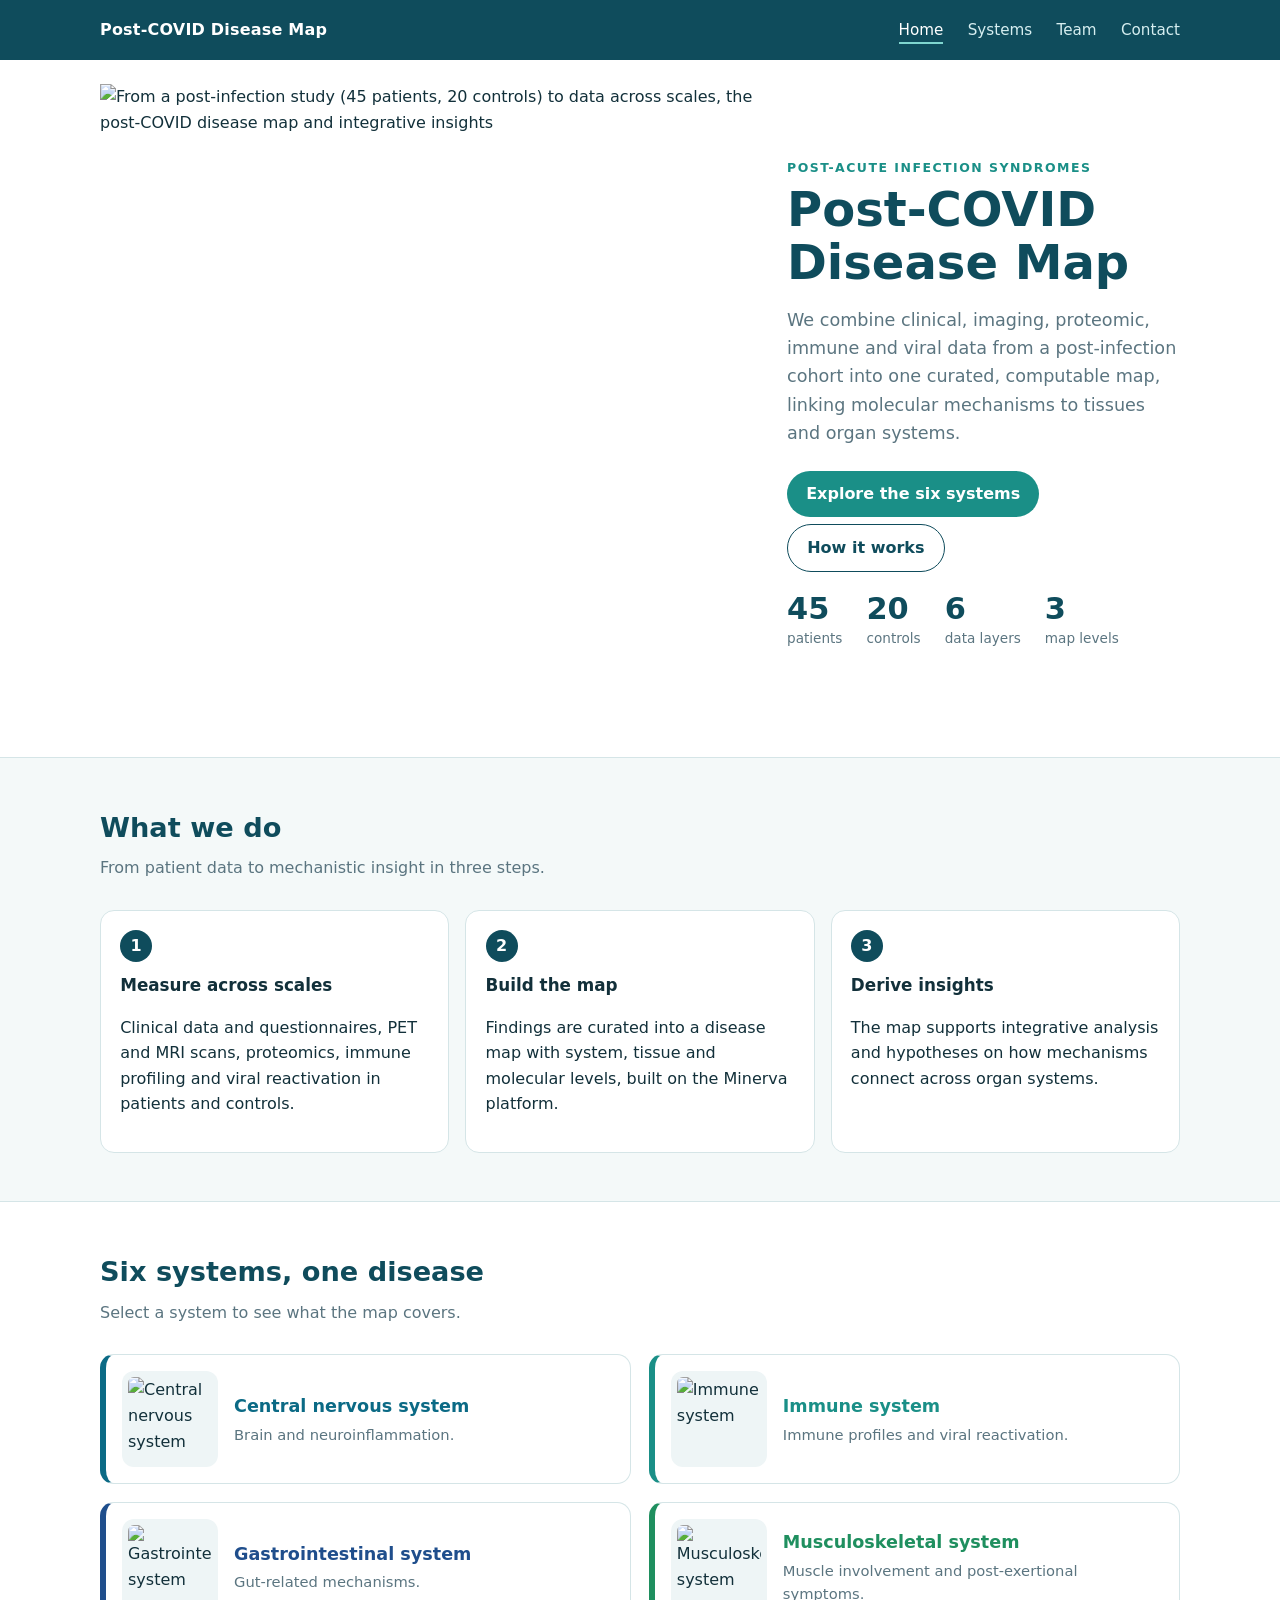
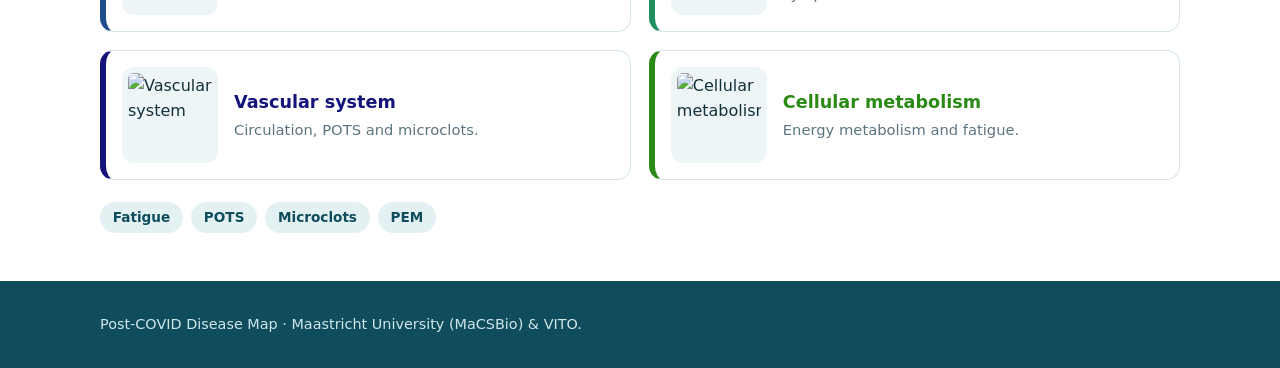
==== index.html @ bccb06b2 "test" ====
<!DOCTYPE html>
<html lang="en">
<head>
<meta charset="utf-8">
<meta name="viewport" content="width=device-width, initial-scale=1">
<title>Home — Post-COVID Disease Map</title>
<meta name="description" content="A multi-scale, curated disease map of post-COVID / post-acute infection syndromes.">
<link rel="stylesheet" href="style.css">
</head>
<body>
<header class="site-header"><div class="wrap">
  <a class="brand" href="index.html">Post-COVID Disease Map</a>
  <nav>
    <a href="index.html" class="active">Home</a>
    <a href="systems.html">Systems</a>
    <a href="team.html">Team</a>
    <a href="contact.html">Contact</a>
  </nav>
</div></header>
<main>
<div class="hero"><div class="wrap hero-grid">
  <figure class="hero-fig">
    <img src="assets/images/central.jpg" width="3000" height="2934" alt="From a post-infection study (45 patients, 20 controls) to data across scales, the post-COVID disease map and integrative insights" fetchpriority="high">
  </figure>
  <div>
    <div class="eyebrow">Post-acute infection syndromes</div>
    <h1>Post-COVID Disease Map</h1>
    <p class="lead">We combine clinical, imaging, proteomic, immune and viral data from a post-infection cohort into one curated, computable map, linking molecular mechanisms to tissues and organ systems.</p>
    <a class="btn" href="#systems">Explore the six systems</a>
    <a class="btn ghost" href="#approach">How it works</a>
    <div class="stats">
      <div class="stat"><b>45</b><span>patients</span></div>
      <div class="stat"><b>20</b><span>controls</span></div>
      <div class="stat"><b>6</b><span>data layers</span></div>
      <div class="stat"><b>3</b><span>map levels</span></div>
    </div>
  </div>
</div></div>

<section id="approach"><div class="wrap">
  <h2>What we do</h2>
  <p class="sub">From patient data to mechanistic insight in three steps.</p>
  <div class="steps">
    <div class="step"><div class="n">1</div><h3>Measure across scales</h3><p>Clinical data and questionnaires, PET and MRI scans, proteomics, immune profiling and viral reactivation in patients and controls.</p></div>
    <div class="step"><div class="n">2</div><h3>Build the map</h3><p>Findings are curated into a disease map with system, tissue and molecular levels, built on the Minerva platform.</p></div>
    <div class="step"><div class="n">3</div><h3>Derive insights</h3><p>The map supports integrative analysis and hypotheses on how mechanisms connect across organ systems.</p></div>
  </div>
</div></section>

<section id="systems" style="background:#fff;border-top:1px solid var(--line)"><div class="wrap">
  <h2>Six systems, one disease</h2>
  <p class="sub">Select a system to see what the map covers.</p>
  <div class="systems">
    <a class="sys cns" href="systems.html#cns"><img src="assets/images/png1.png" alt="Central nervous system"><div><h3>Central nervous system</h3><p>Brain and neuroinflammation.</p></div></a>
    <a class="sys immune" href="systems.html#immune"><img src="assets/images/png2.png" alt="Immune system"><div><h3>Immune system</h3><p>Immune profiles and viral reactivation.</p></div></a>
    <a class="sys gi" href="systems.html#gi"><img src="assets/images/png3.png" alt="Gastrointestinal system"><div><h3>Gastrointestinal system</h3><p>Gut-related mechanisms.</p></div></a>
    <a class="sys msk" href="systems.html#msk"><img src="assets/images/png4.png" alt="Musculoskeletal system"><div><h3>Musculoskeletal system</h3><p>Muscle involvement and post-exertional symptoms.</p></div></a>
    <a class="sys vasc" href="systems.html#vasc"><img src="assets/images/png5.png" alt="Vascular system"><div><h3>Vascular system</h3><p>Circulation, POTS and microclots.</p></div></a>
    <a class="sys cell" href="systems.html#cell"><img src="assets/images/png6.png" alt="Cellular metabolism"><div><h3>Cellular metabolism</h3><p>Energy metabolism and fatigue.</p></div></a>
  </div>
  <div class="chips"><span class="chip">Fatigue</span><span class="chip">POTS</span><span class="chip">Microclots</span><span class="chip">PEM</span></div>
</div></section>
</main>
<footer><div class="wrap">
  Post-COVID Disease Map · Maastricht University (MaCSBio) &amp; VITO.
  <!-- TODO: funding / logos -->
</div></footer>
</body></html>
---- style.css ----
:root{
  --ink:#12303a; --muted:#5b7580; --bg:#f4f9f9; --card:#ffffff; --line:#d5e5e7;
  --brand:#0f4c5c; --accent:#1a8f87; --accent-2:#1f4e8c;
  --cns:#0b6a85; --immune:#1a8f87; --gi:#1f4e8c; --msk:#1f8f5f; --vasc:#14147a; --cell:#2a8a14;
  --radius:14px; --max:1120px;
}
*{box-sizing:border-box}
html{scroll-behavior:smooth}
body{margin:0;font-family:system-ui,-apple-system,"Segoe UI",Roboto,sans-serif;color:var(--ink);background:var(--bg);line-height:1.6}
a{color:var(--accent-2)}
.wrap{max-width:var(--max);margin:0 auto;padding:0 1.25rem}

/* header */
.site-header{background:var(--brand);color:#fff;position:sticky;top:0;z-index:10}
.site-header .wrap{display:flex;align-items:center;justify-content:space-between;gap:1rem;min-height:60px;flex-wrap:wrap}
.brand{color:#fff;text-decoration:none;font-weight:700;letter-spacing:.2px}
nav a{color:#d6eef0;text-decoration:none;margin-left:1.2rem;font-size:.95rem;padding:.2rem 0;border-bottom:2px solid transparent}
nav a:hover,nav a.active{color:#fff;border-bottom-color:#7fd6cf}

/* hero: the main figure, shown immediately */
.hero{background:#fff;border-bottom:1px solid var(--line);padding:1.5rem 0 2rem}
.hero-grid{display:grid;grid-template-columns:minmax(0,1.25fr) minmax(0,.75fr);gap:2rem;align-items:center}
.hero-fig{margin:0}
.hero-fig img{display:block;width:100%;height:auto;max-height:calc(100vh - 110px);object-fit:contain}
.eyebrow{text-transform:uppercase;font-size:.78rem;letter-spacing:.12em;color:var(--accent);font-weight:700}
.hero h1{font-size:clamp(2rem,4vw,3rem);line-height:1.1;margin:.3rem 0 .8rem;color:var(--brand)}
.lead{font-size:1.1rem;color:var(--muted)}
.btn{display:inline-block;background:var(--accent);color:#fff;text-decoration:none;padding:.65rem 1.2rem;border-radius:999px;font-weight:600;margin:.4rem .5rem 0 0}
.btn.ghost{background:transparent;color:var(--brand);border:1.5px solid var(--brand)}
.btn:hover{filter:brightness(1.08)}
.stats{display:flex;gap:1.5rem;margin-top:1.4rem;flex-wrap:wrap}
.stat b{display:block;font-size:1.9rem;color:var(--brand);line-height:1}
.stat span{font-size:.85rem;color:var(--muted)}

/* sections */
section{padding:3rem 0}
section h2{font-size:1.7rem;color:var(--brand);margin:0 0 .4rem}
.sub{color:var(--muted);max-width:60ch;margin:0 0 1.8rem}

/* steps */
.steps{display:grid;grid-template-columns:repeat(3,1fr);gap:1rem}
.step{background:var(--card);border:1px solid var(--line);border-radius:var(--radius);padding:1.2rem}
.step .n{display:inline-grid;place-items:center;width:2rem;height:2rem;border-radius:50%;background:var(--brand);color:#fff;font-weight:700;margin-bottom:.5rem}
.step h3{margin:.1rem 0 .3rem;font-size:1.05rem}

/* systems: horizontal cards, image on the left, colour rail */
.systems{display:grid;grid-template-columns:repeat(2,1fr);gap:1.1rem}
.sys{display:flex;gap:1rem;align-items:center;background:var(--card);border:1px solid var(--line);border-left:6px solid var(--c);border-radius:var(--radius);padding:1rem;text-decoration:none;color:inherit;transition:transform .15s,box-shadow .15s}
.sys:hover{transform:translateY(-3px);box-shadow:0 10px 24px rgba(15,76,92,.12)}
.sys img{width:96px;height:96px;object-fit:contain;flex:none;background:#eef5f6;border-radius:12px;padding:6px}
.sys h3{margin:0 0 .15rem;color:var(--c);font-size:1.1rem}
.sys p{margin:0;font-size:.92rem;color:var(--muted)}
.cns{--c:var(--cns)} .immune{--c:var(--immune)} .gi{--c:var(--gi)}
.msk{--c:var(--msk)} .vasc{--c:var(--vasc)} .cell{--c:var(--cell)}

.chips{display:flex;gap:.5rem;flex-wrap:wrap;margin-top:1.4rem}
.chip{background:#e4f1f2;color:var(--brand);padding:.3rem .8rem;border-radius:999px;font-size:.85rem;font-weight:600}

/* detail rows on systems.html */
.detail{display:grid;grid-template-columns:220px 1fr;gap:1.5rem;align-items:center;background:var(--card);border:1px solid var(--line);border-top:5px solid var(--c);border-radius:var(--radius);padding:1.4rem;margin-bottom:1.2rem;scroll-margin-top:80px}
.detail:nth-child(even){grid-template-columns:1fr 220px}
.detail:nth-child(even) img{order:2}
.detail img{width:100%;max-width:220px;height:auto;justify-self:center}
.detail h2{color:var(--c);font-size:1.4rem}

/* misc */
.card{background:var(--card);border:1px solid var(--line);border-radius:var(--radius);padding:1.4rem}
.people{display:grid;grid-template-columns:repeat(3,1fr);gap:1rem}
footer{background:var(--brand);color:#cfe7ea;padding:2rem 0;font-size:.9rem}
footer a{color:#fff}

@media (max-width:860px){
  .hero-grid,.steps,.systems,.people{grid-template-columns:1fr}
  .detail,.detail:nth-child(even){grid-template-columns:1fr}
  .detail:nth-child(even) img{order:0}
  nav a{margin:0 .8rem 0 0}
}
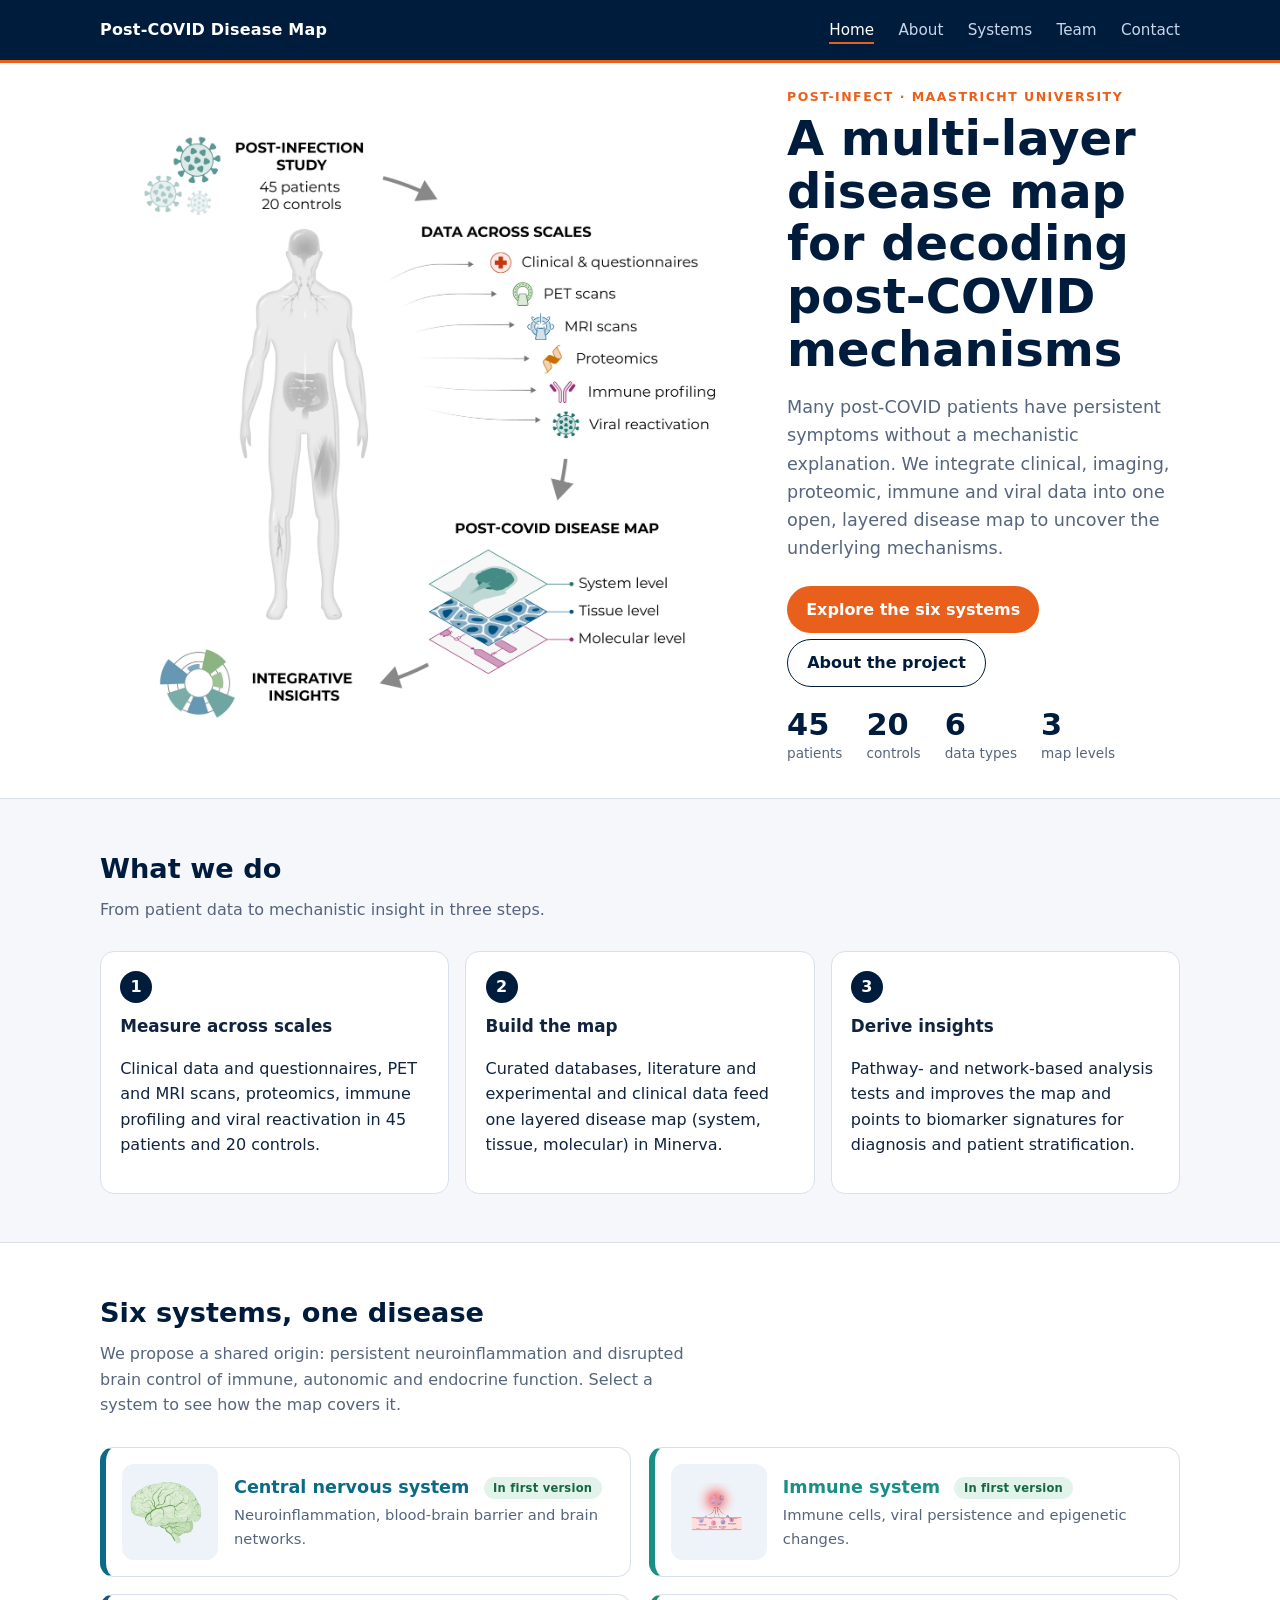
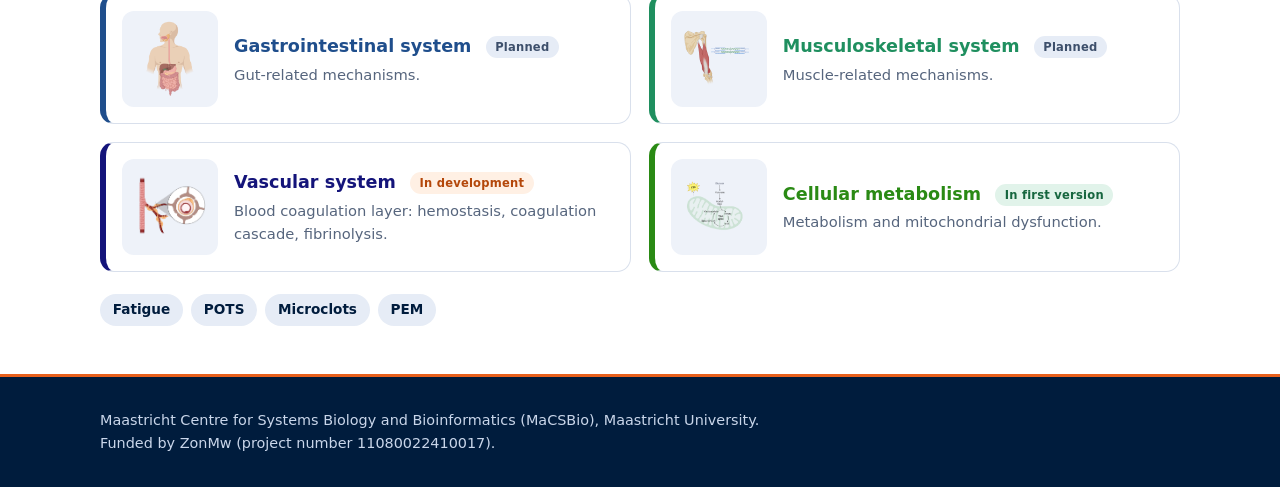
==== commit 246753d6: "major changes made" ====
--- a/index.html
+++ b/index.html
@@ -3,8 +3,8 @@
 <head>
 <meta charset="utf-8">
 <meta name="viewport" content="width=device-width, initial-scale=1">
-<title>Home — Post-COVID Disease Map</title>
-<meta name="description" content="A multi-scale, curated disease map of post-COVID / post-acute infection syndromes.">
+<title>Home | Post-COVID Disease Map</title>
+<meta name="description" content="A multi-layer disease map for decoding post-COVID mechanisms.">
 <link rel="stylesheet" href="style.css">
 </head>
 <body>
@@ -12,6 +12,7 @@
   <a class="brand" href="index.html">Post-COVID Disease Map</a>
   <nav>
     <a href="index.html" class="active">Home</a>
+    <a href="about.html">About</a>
     <a href="systems.html">Systems</a>
     <a href="team.html">Team</a>
     <a href="contact.html">Contact</a>
@@ -20,18 +21,18 @@
 <main>
 <div class="hero"><div class="wrap hero-grid">
   <figure class="hero-fig">
-    <img src="assets/images/central.jpg" width="3000" height="2934" alt="From a post-infection study (45 patients, 20 controls) to data across scales, the post-COVID disease map and integrative insights" fetchpriority="high">
+    <img src="assets/images/central.jpg" width="3000" height="2934" alt="Post-infection study (45 patients, 20 controls): data across scales feed the post-COVID disease map (system, tissue, molecular level), leading to integrative insights" fetchpriority="high">
   </figure>
   <div>
-    <div class="eyebrow">Post-acute infection syndromes</div>
-    <h1>Post-COVID Disease Map</h1>
-    <p class="lead">We combine clinical, imaging, proteomic, immune and viral data from a post-infection cohort into one curated, computable map, linking molecular mechanisms to tissues and organ systems.</p>
+    <div class="eyebrow">Post-INFECT · Maastricht University</div>
+    <h1>A multi-layer disease map for decoding post-COVID mechanisms</h1>
+    <p class="lead">Many post-COVID patients have persistent symptoms without a mechanistic explanation. We integrate clinical, imaging, proteomic, immune and viral data into one open, layered disease map to uncover the underlying mechanisms.</p>
     <a class="btn" href="#systems">Explore the six systems</a>
-    <a class="btn ghost" href="#approach">How it works</a>
+    <a class="btn ghost" href="about.html">About the project</a>
     <div class="stats">
       <div class="stat"><b>45</b><span>patients</span></div>
       <div class="stat"><b>20</b><span>controls</span></div>
-      <div class="stat"><b>6</b><span>data layers</span></div>
+      <div class="stat"><b>6</b><span>data types</span></div>
       <div class="stat"><b>3</b><span>map levels</span></div>
     </div>
   </div>
@@ -41,28 +42,29 @@
   <h2>What we do</h2>
   <p class="sub">From patient data to mechanistic insight in three steps.</p>
   <div class="steps">
-    <div class="step"><div class="n">1</div><h3>Measure across scales</h3><p>Clinical data and questionnaires, PET and MRI scans, proteomics, immune profiling and viral reactivation in patients and controls.</p></div>
-    <div class="step"><div class="n">2</div><h3>Build the map</h3><p>Findings are curated into a disease map with system, tissue and molecular levels, built on the Minerva platform.</p></div>
-    <div class="step"><div class="n">3</div><h3>Derive insights</h3><p>The map supports integrative analysis and hypotheses on how mechanisms connect across organ systems.</p></div>
+    <div class="step"><div class="n">1</div><h3>Measure across scales</h3><p>Clinical data and questionnaires, PET and MRI scans, proteomics, immune profiling and viral reactivation in 45 patients and 20 controls.</p></div>
+    <div class="step"><div class="n">2</div><h3>Build the map</h3><p>Curated databases, literature and experimental and clinical data feed one layered disease map (system, tissue, molecular) in Minerva.</p></div>
+    <div class="step"><div class="n">3</div><h3>Derive insights</h3><p>Pathway- and network-based analysis tests and improves the map and points to biomarker signatures for diagnosis and patient stratification.</p></div>
   </div>
 </div></section>
 
 <section id="systems" style="background:#fff;border-top:1px solid var(--line)"><div class="wrap">
   <h2>Six systems, one disease</h2>
-  <p class="sub">Select a system to see what the map covers.</p>
+  <p class="sub">We propose a shared origin: persistent neuroinflammation and disrupted brain control of immune, autonomic and endocrine function. Select a system to see how the map covers it.</p>
   <div class="systems">
-    <a class="sys cns" href="systems.html#cns"><img src="assets/images/png1.png" alt="Central nervous system"><div><h3>Central nervous system</h3><p>Brain and neuroinflammation.</p></div></a>
-    <a class="sys immune" href="systems.html#immune"><img src="assets/images/png2.png" alt="Immune system"><div><h3>Immune system</h3><p>Immune profiles and viral reactivation.</p></div></a>
-    <a class="sys gi" href="systems.html#gi"><img src="assets/images/png3.png" alt="Gastrointestinal system"><div><h3>Gastrointestinal system</h3><p>Gut-related mechanisms.</p></div></a>
-    <a class="sys msk" href="systems.html#msk"><img src="assets/images/png4.png" alt="Musculoskeletal system"><div><h3>Musculoskeletal system</h3><p>Muscle involvement and post-exertional symptoms.</p></div></a>
-    <a class="sys vasc" href="systems.html#vasc"><img src="assets/images/png5.png" alt="Vascular system"><div><h3>Vascular system</h3><p>Circulation, POTS and microclots.</p></div></a>
-    <a class="sys cell" href="systems.html#cell"><img src="assets/images/png6.png" alt="Cellular metabolism"><div><h3>Cellular metabolism</h3><p>Energy metabolism and fatigue.</p></div></a>
+    <a class="sys cns" href="systems.html#cns"><img src="assets/images/png1.png" alt="Central nervous system"><div><h3>Central nervous system <span class="badge now">In first version</span></h3><p>Neuroinflammation, blood-brain barrier and brain networks.</p></div></a>
+    <a class="sys immune" href="systems.html#immune"><img src="assets/images/png5.png" alt="Immune system"><div><h3>Immune system <span class="badge now">In first version</span></h3><p>Immune cells, viral persistence and epigenetic changes.</p></div></a>
+    <a class="sys gi" href="systems.html#gi"><img src="assets/images/png2.png" alt="Gastrointestinal system"><div><h3>Gastrointestinal system <span class="badge next">Planned</span></h3><p>Gut-related mechanisms.</p></div></a>
+    <a class="sys msk" href="systems.html#msk"><img src="assets/images/png6.png" alt="Musculoskeletal system"><div><h3>Musculoskeletal system <span class="badge next">Planned</span></h3><p>Muscle-related mechanisms.</p></div></a>
+    <a class="sys vasc" href="systems.html#vasc"><img src="assets/images/png3.png" alt="Vascular system"><div><h3>Vascular system <span class="badge dev">In development</span></h3><p>Blood coagulation layer: hemostasis, coagulation cascade, fibrinolysis.</p></div></a>
+    <a class="sys cell" href="systems.html#cell"><img src="assets/images/png4.png" alt="Cellular metabolism"><div><h3>Cellular metabolism <span class="badge now">In first version</span></h3><p>Metabolism and mitochondrial dysfunction.</p></div></a>
   </div>
   <div class="chips"><span class="chip">Fatigue</span><span class="chip">POTS</span><span class="chip">Microclots</span><span class="chip">PEM</span></div>
 </div></section>
 </main>
 <footer><div class="wrap">
-  Post-COVID Disease Map · Maastricht University (MaCSBio) &amp; VITO.
-  <!-- TODO: funding / logos -->
+  Maastricht Centre for Systems Biology and Bioinformatics (MaCSBio), Maastricht University.<br>
+  Funded by ZonMw (project number 11080022410017).
+  <!-- TODO: add logos (Maastricht University, MaCSBio, post-INFECT, ZonMw) -->
 </div></footer>
 </body></html>
--- a/style.css
+++ b/style.css
@@ -1,6 +1,6 @@
 :root{
-  --ink:#12303a; --muted:#5b7580; --bg:#f4f9f9; --card:#ffffff; --line:#d5e5e7;
-  --brand:#0f4c5c; --accent:#1a8f87; --accent-2:#1f4e8c;
+  --ink:#10233f; --muted:#56657d; --bg:#f5f7fb; --card:#ffffff; --line:#d9e0ec;
+  --brand:#001c3d; --orange:#e8601c; --accent:#e8601c; --accent-2:#1b4f9c; --soft:#e6ecf6;
   --cns:#0b6a85; --immune:#1a8f87; --gi:#1f4e8c; --msk:#1f8f5f; --vasc:#14147a; --cell:#2a8a14;
   --radius:14px; --max:1120px;
 }
@@ -11,11 +11,11 @@
 .wrap{max-width:var(--max);margin:0 auto;padding:0 1.25rem}
 
 /* header */
-.site-header{background:var(--brand);color:#fff;position:sticky;top:0;z-index:10}
+.site-header{background:var(--brand);color:#fff;position:sticky;top:0;z-index:10;border-bottom:3px solid var(--orange)}
 .site-header .wrap{display:flex;align-items:center;justify-content:space-between;gap:1rem;min-height:60px;flex-wrap:wrap}
 .brand{color:#fff;text-decoration:none;font-weight:700;letter-spacing:.2px}
-nav a{color:#d6eef0;text-decoration:none;margin-left:1.2rem;font-size:.95rem;padding:.2rem 0;border-bottom:2px solid transparent}
-nav a:hover,nav a.active{color:#fff;border-bottom-color:#7fd6cf}
+nav a{color:#c9d6ea;text-decoration:none;margin-left:1.2rem;font-size:.95rem;padding:.2rem 0;border-bottom:2px solid transparent}
+nav a:hover,nav a.active{color:#fff;border-bottom-color:var(--orange)}
 
 /* hero: the main figure, shown immediately */
 .hero{background:#fff;border-bottom:1px solid var(--line);padding:1.5rem 0 2rem}
@@ -47,14 +47,14 @@
 .systems{display:grid;grid-template-columns:repeat(2,1fr);gap:1.1rem}
 .sys{display:flex;gap:1rem;align-items:center;background:var(--card);border:1px solid var(--line);border-left:6px solid var(--c);border-radius:var(--radius);padding:1rem;text-decoration:none;color:inherit;transition:transform .15s,box-shadow .15s}
 .sys:hover{transform:translateY(-3px);box-shadow:0 10px 24px rgba(15,76,92,.12)}
-.sys img{width:96px;height:96px;object-fit:contain;flex:none;background:#eef5f6;border-radius:12px;padding:6px}
+.sys img{width:96px;height:96px;object-fit:contain;flex:none;background:#eef2f9;border-radius:12px;padding:6px}
 .sys h3{margin:0 0 .15rem;color:var(--c);font-size:1.1rem}
 .sys p{margin:0;font-size:.92rem;color:var(--muted)}
 .cns{--c:var(--cns)} .immune{--c:var(--immune)} .gi{--c:var(--gi)}
 .msk{--c:var(--msk)} .vasc{--c:var(--vasc)} .cell{--c:var(--cell)}
 
 .chips{display:flex;gap:.5rem;flex-wrap:wrap;margin-top:1.4rem}
-.chip{background:#e4f1f2;color:var(--brand);padding:.3rem .8rem;border-radius:999px;font-size:.85rem;font-weight:600}
+.chip{background:var(--soft);color:var(--brand);padding:.3rem .8rem;border-radius:999px;font-size:.85rem;font-weight:600}
 
 /* detail rows on systems.html */
 .detail{display:grid;grid-template-columns:220px 1fr;gap:1.5rem;align-items:center;background:var(--card);border:1px solid var(--line);border-top:5px solid var(--c);border-radius:var(--radius);padding:1.4rem;margin-bottom:1.2rem;scroll-margin-top:80px}
@@ -66,7 +66,7 @@
 /* misc */
 .card{background:var(--card);border:1px solid var(--line);border-radius:var(--radius);padding:1.4rem}
 .people{display:grid;grid-template-columns:repeat(3,1fr);gap:1rem}
-footer{background:var(--brand);color:#cfe7ea;padding:2rem 0;font-size:.9rem}
+footer{background:var(--brand);color:#c9d6ea;border-top:3px solid var(--orange);padding:2rem 0;font-size:.9rem}
 footer a{color:#fff}
 
 @media (max-width:860px){
@@ -75,3 +75,20 @@
   .detail:nth-child(even) img{order:0}
   nav a{margin:0 .8rem 0 0}
 }
+
+/* badges, text blocks, about page */
+.badge{display:inline-block;font-size:.72rem;font-weight:700;padding:.1rem .6rem;border-radius:999px;margin-left:.5rem;vertical-align:middle;letter-spacing:.02em}
+.badge.now{background:#e1f3ea;color:#16663f}
+.badge.dev{background:#fff0e4;color:#b4470a}
+.badge.next{background:#e6ecf6;color:#3d4f6b}
+.prose{max-width:75ch}
+.prose h2{margin-top:2.2rem}
+.prose h2:first-child{margin-top:0}
+.objs{display:grid;grid-template-columns:repeat(3,1fr);gap:1rem;margin:1rem 0}
+.obj{background:var(--card);border:1px solid var(--line);border-top:4px solid var(--orange);border-radius:var(--radius);padding:1.1rem}
+.obj b{color:var(--orange)}
+.sources{display:grid;grid-template-columns:repeat(3,1fr);gap:1rem;margin:1rem 0}
+.levels{display:flex;gap:.6rem;flex-wrap:wrap;margin:.5rem 0 1rem}
+.levels span{background:var(--brand);color:#fff;padding:.3rem .9rem;border-radius:999px;font-size:.9rem}
+.refs{font-size:.9rem;color:var(--muted)}
+@media (max-width:860px){.objs,.sources{grid-template-columns:1fr}}
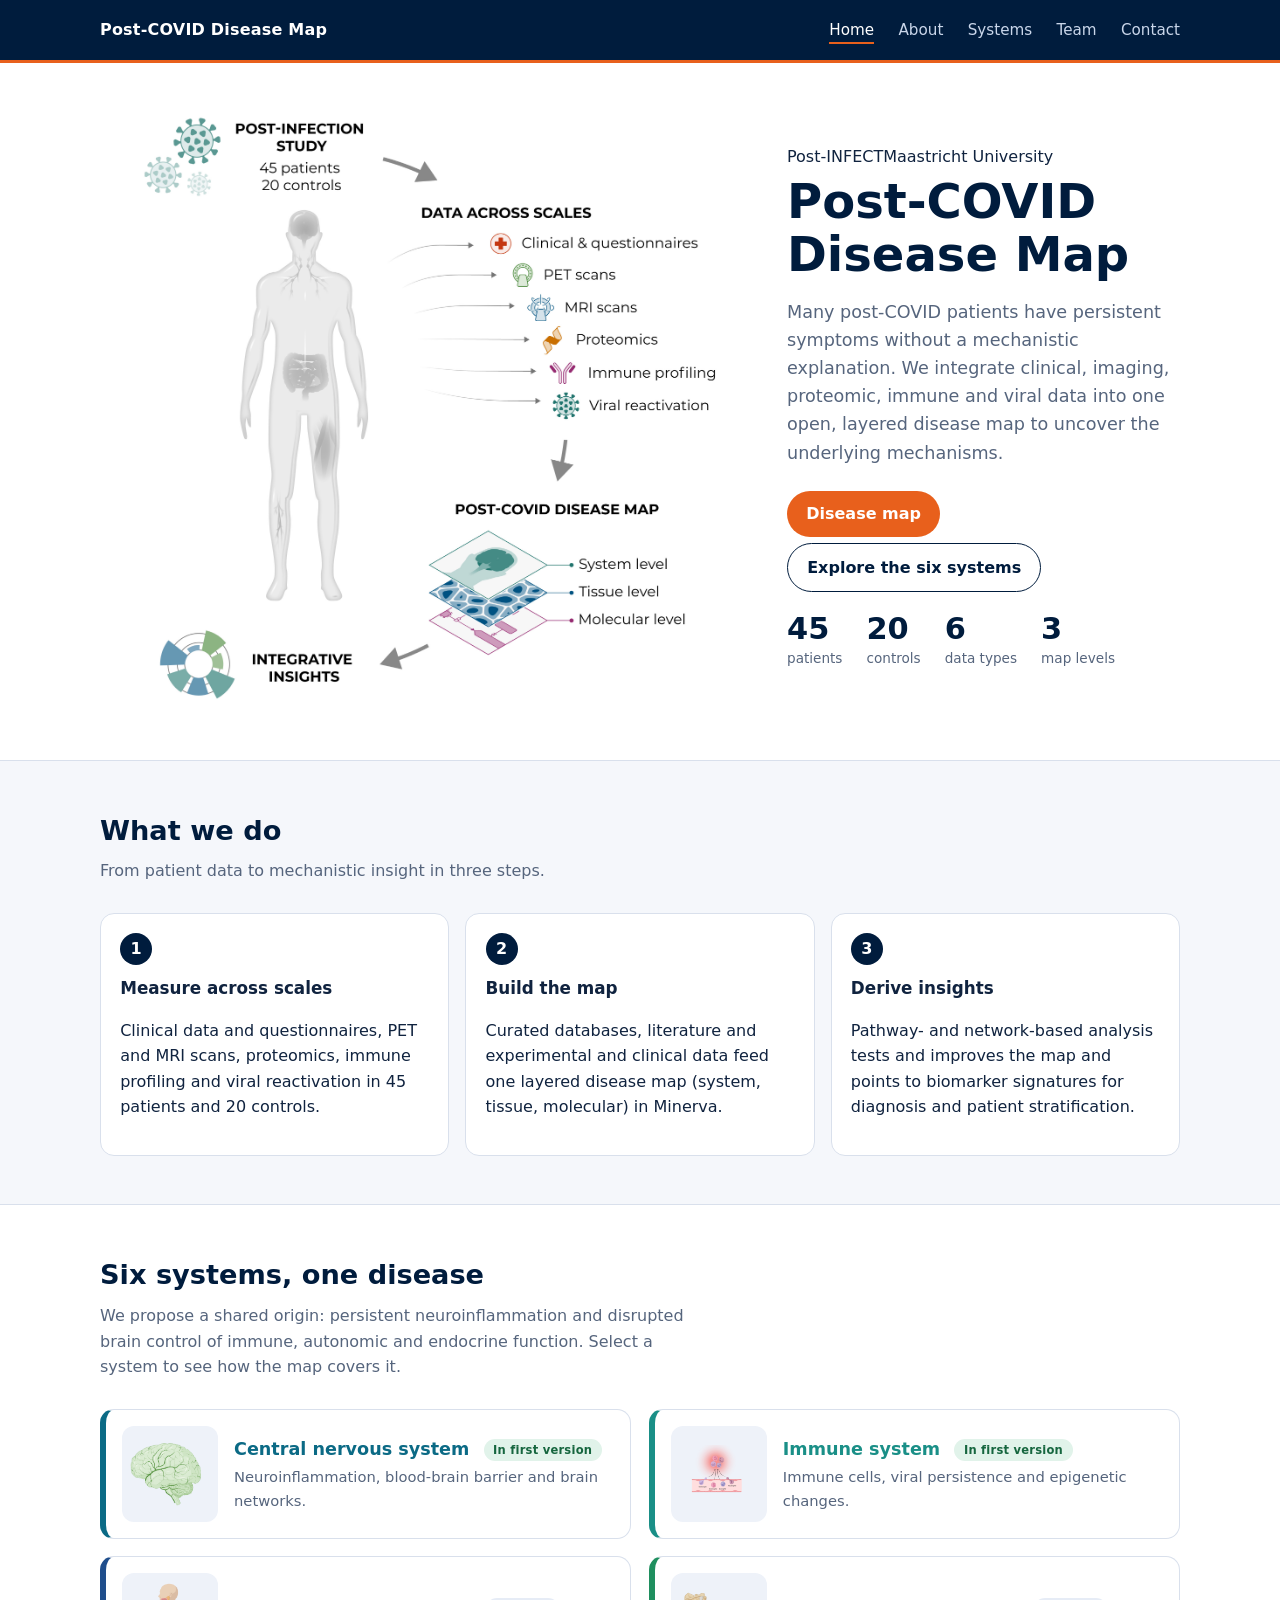
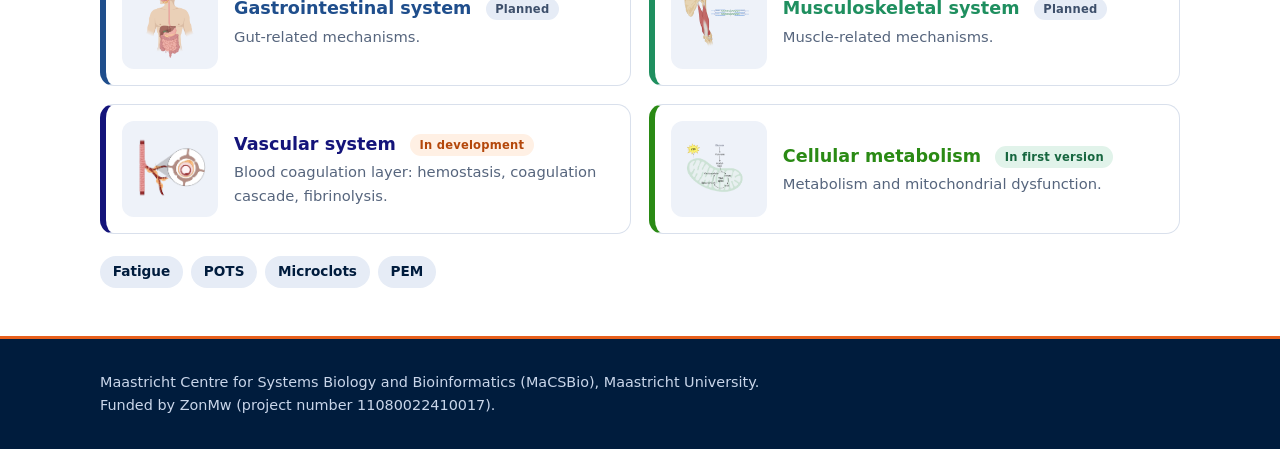
==== commit ef291dd3: "colour scheme and title page adjusted" ====
--- a/index.html
+++ b/index.html
@@ -5,7 +5,7 @@
 <meta name="viewport" content="width=device-width, initial-scale=1">
 <title>Home | Post-COVID Disease Map</title>
 <meta name="description" content="A multi-layer disease map for decoding post-COVID mechanisms.">
-<link rel="stylesheet" href="style.css">
+<link rel="stylesheet" href="style.css?v=2">
 </head>
 <body>
 <header class="site-header"><div class="wrap">
@@ -24,11 +24,11 @@
     <img src="assets/images/central.jpg" width="3000" height="2934" alt="Post-infection study (45 patients, 20 controls): data across scales feed the post-COVID disease map (system, tissue, molecular level), leading to integrative insights" fetchpriority="high">
   </figure>
   <div>
-    <div class="eyebrow">Post-INFECT · Maastricht University</div>
-    <h1>A multi-layer disease map for decoding post-COVID mechanisms</h1>
+    <div class="project"><span class="project-badge"><i></i>Post-INFECT</span><span class="project-sub">Maastricht University</span></div>
+    <h1>Post-COVID <span class="hl">Disease Map</span></h1>
     <p class="lead">Many post-COVID patients have persistent symptoms without a mechanistic explanation. We integrate clinical, imaging, proteomic, immune and viral data into one open, layered disease map to uncover the underlying mechanisms.</p>
-    <a class="btn" href="#systems">Explore the six systems</a>
-    <a class="btn ghost" href="about.html">About the project</a>
+    <a class="btn" href="https://postcovid.elixir-luxembourg.org/minerva/index.html?id=OL_phenotype_layer2_0&perfectMatch=false&z=4&x=1535&y=1105.25&modelId=416&backgroundId=2" target="_blank" rel="noopener">Disease map</a>
+    <a class="btn ghost" href="#systems">Explore the six systems</a>
     <div class="stats">
       <div class="stat"><b>45</b><span>patients</span></div>
       <div class="stat"><b>20</b><span>controls</span></div>
@@ -67,4 +67,4 @@
   Funded by ZonMw (project number 11080022410017).
   <!-- TODO: add logos (Maastricht University, MaCSBio, post-INFECT, ZonMw) -->
 </div></footer>
-</body></html>
+</body></html>
--- a/style.css
+++ b/style.css
@@ -91,4 +91,4 @@
 .levels{display:flex;gap:.6rem;flex-wrap:wrap;margin:.5rem 0 1rem}
 .levels span{background:var(--brand);color:#fff;padding:.3rem .9rem;border-radius:999px;font-size:.9rem}
 .refs{font-size:.9rem;color:var(--muted)}
-@media (max-width:860px){.objs,.sources{grid-template-columns:1fr}}
+@media (max-width:860px){.objs,.sources{grid-template-columns:1fr}}
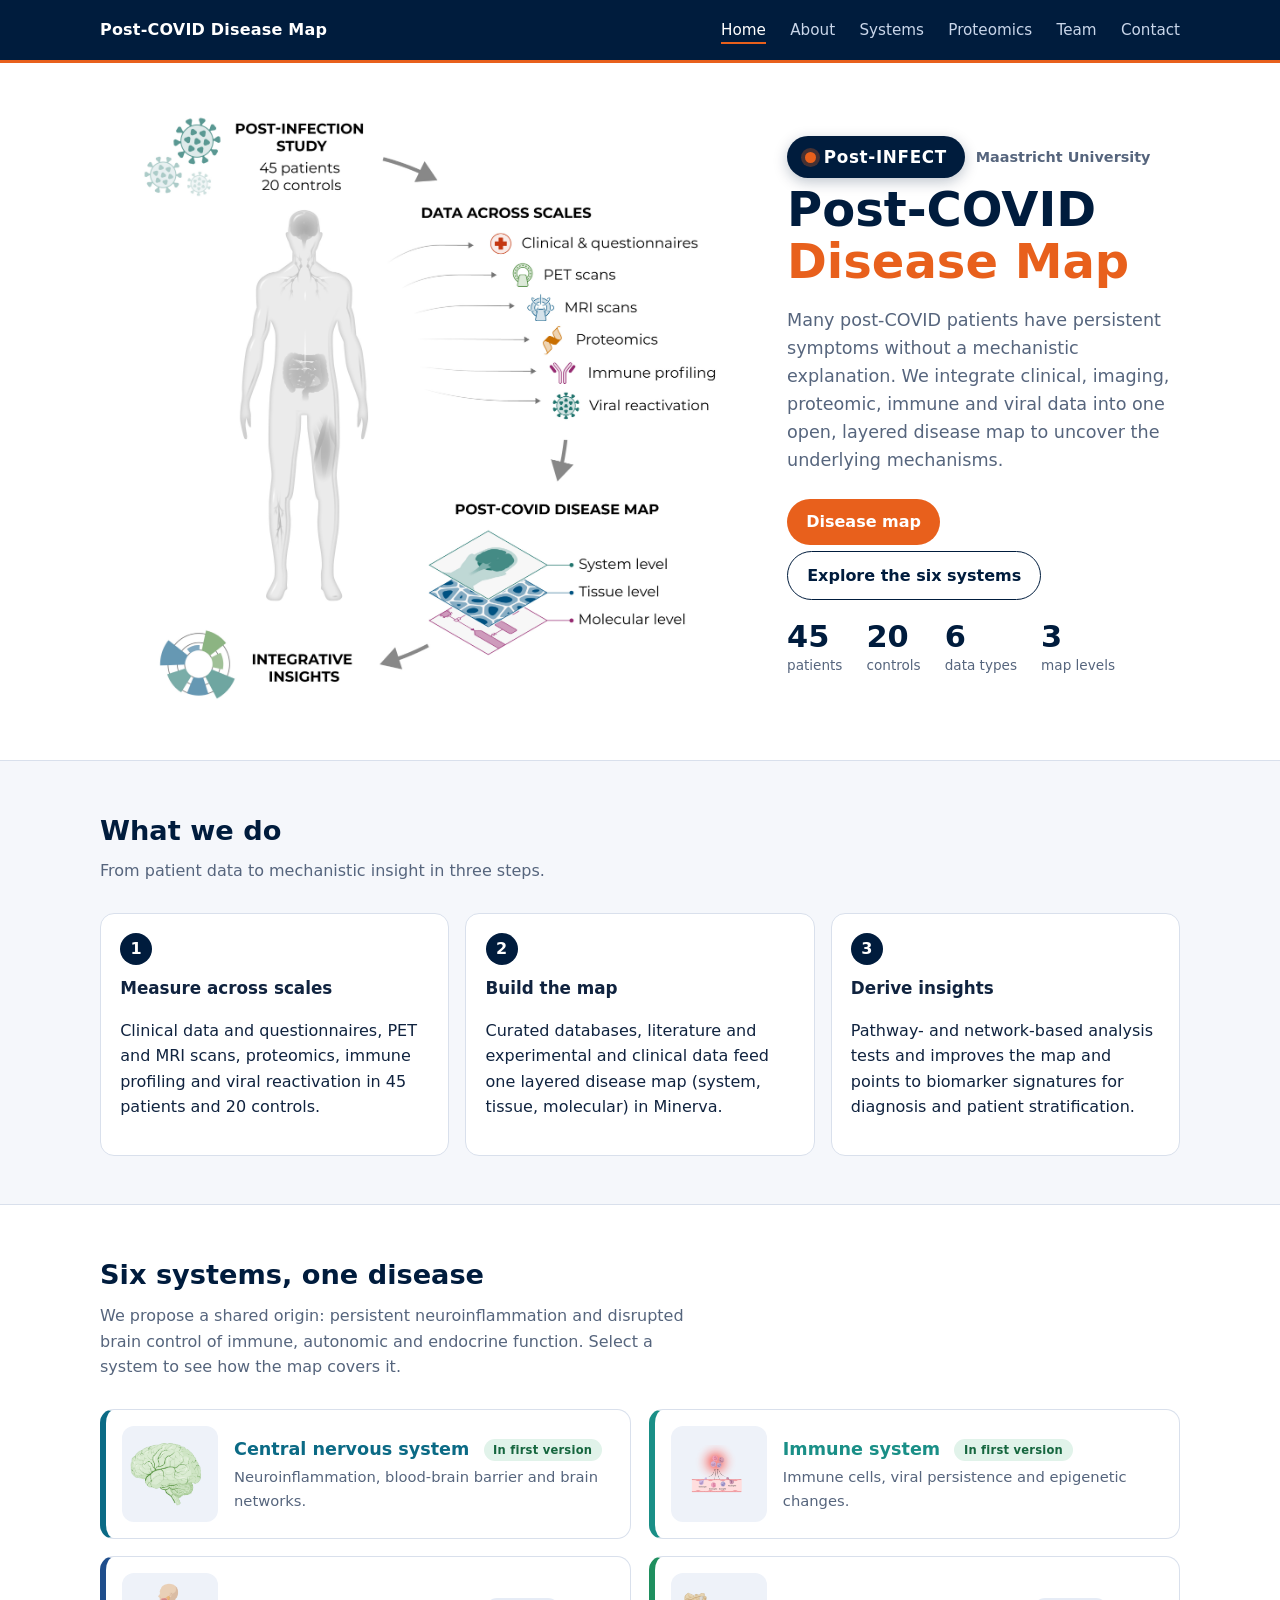
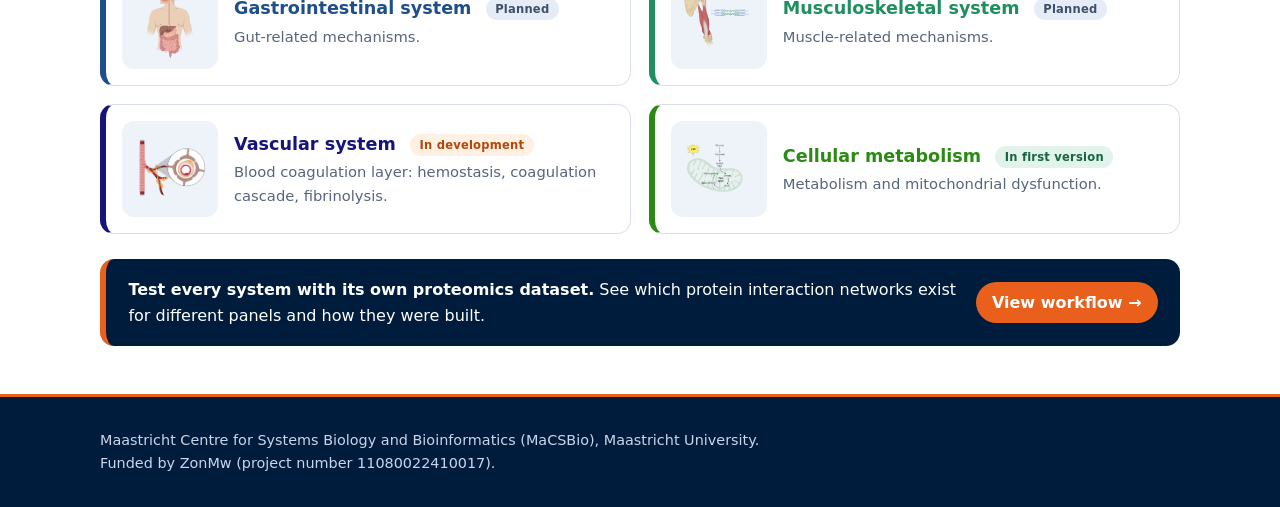
==== commit fd1b3432: "proteomics included" ====
--- a/index.html
+++ b/index.html
@@ -5,7 +5,7 @@
 <meta name="viewport" content="width=device-width, initial-scale=1">
 <title>Home | Post-COVID Disease Map</title>
 <meta name="description" content="A multi-layer disease map for decoding post-COVID mechanisms.">
-<link rel="stylesheet" href="style.css?v=2">
+<link rel="stylesheet" href="style.css?v=3">
 </head>
 <body>
 <header class="site-header"><div class="wrap">
@@ -14,6 +14,7 @@
     <a href="index.html" class="active">Home</a>
     <a href="about.html">About</a>
     <a href="systems.html">Systems</a>
+    <a href="proteomics-maps.html">Proteomics</a>
     <a href="team.html">Team</a>
     <a href="contact.html">Contact</a>
   </nav>
@@ -59,7 +60,10 @@
     <a class="sys vasc" href="systems.html#vasc"><img src="assets/images/png3.png" alt="Vascular system"><div><h3>Vascular system <span class="badge dev">In development</span></h3><p>Blood coagulation layer: hemostasis, coagulation cascade, fibrinolysis.</p></div></a>
     <a class="sys cell" href="systems.html#cell"><img src="assets/images/png4.png" alt="Cellular metabolism"><div><h3>Cellular metabolism <span class="badge now">In first version</span></h3><p>Metabolism and mitochondrial dysfunction.</p></div></a>
   </div>
-  <div class="chips"><span class="chip">Fatigue</span><span class="chip">POTS</span><span class="chip">Microclots</span><span class="chip">PEM</span></div>
+  <a class="callout" href="proteomics-maps.html">
+    <span><b>Test every system with its own proteomics dataset.</b> See which protein interaction networks exist for different panels and how they were built.</span>
+    <span class="go">View workflow &rarr;</span>
+  </a>
 </div></section>
 </main>
 <footer><div class="wrap">
@@ -67,4 +71,4 @@
   Funded by ZonMw (project number 11080022410017).
   <!-- TODO: add logos (Maastricht University, MaCSBio, post-INFECT, ZonMw) -->
 </div></footer>
-</body></html>+</body></html>
--- a/style.css
+++ b/style.css
@@ -91,4 +91,35 @@
 .levels{display:flex;gap:.6rem;flex-wrap:wrap;margin:.5rem 0 1rem}
 .levels span{background:var(--brand);color:#fff;padding:.3rem .9rem;border-radius:999px;font-size:.9rem}
 .refs{font-size:.9rem;color:var(--muted)}
-@media (max-width:860px){.objs,.sources{grid-template-columns:1fr}}+@media (max-width:860px){.objs,.sources{grid-template-columns:1fr}}
+
+/* project badge */
+.project{display:flex;align-items:center;gap:.7rem;flex-wrap:wrap;margin-bottom:.3rem}
+.project-badge{display:inline-flex;align-items:center;gap:.5rem;background:var(--brand);color:#fff;font-weight:800;font-size:1.05rem;letter-spacing:.04em;padding:.45rem 1.1rem;border-radius:999px;box-shadow:0 4px 14px rgba(0,28,61,.25)}
+.project-badge i{width:.7rem;height:.7rem;border-radius:50%;background:var(--orange);box-shadow:0 0 0 4px rgba(232,96,28,.3)}
+.project-sub{color:var(--muted);font-size:.9rem;font-weight:600}
+.hero h1 .hl{color:var(--orange)}
+
+/* clickable statement */
+.callout{display:flex;align-items:center;justify-content:space-between;gap:1.2rem;margin-top:1.6rem;padding:1.1rem 1.4rem;background:var(--brand);color:#fff;border-radius:var(--radius);border-left:6px solid var(--orange);text-decoration:none;transition:transform .15s,box-shadow .15s}
+.callout:hover{transform:translateY(-2px);box-shadow:0 10px 24px rgba(0,28,61,.25)}
+.callout b{color:#fff}
+.callout .go{flex:none;background:var(--orange);color:#fff;font-weight:700;padding:.5rem 1rem;border-radius:999px;white-space:nowrap}
+
+/* workflow */
+.flow{list-style:none;margin:1.5rem 0 0;padding:0;display:grid;grid-template-columns:repeat(5,1fr);gap:1.6rem}
+.fstep{position:relative;background:var(--card);border:1px solid var(--line);border-top:5px solid var(--brand);border-radius:var(--radius);padding:1.1rem}
+.fstep:nth-child(even){border-top-color:var(--orange)}
+.fstep:not(:last-child)::after{content:"\2192";position:absolute;right:-1.45rem;top:50%;transform:translateY(-50%);font-size:1.4rem;color:var(--orange);font-weight:700}
+.fstep .n{display:inline-grid;place-items:center;width:2rem;height:2rem;border-radius:50%;background:var(--brand);color:#fff;font-weight:700;margin-bottom:.4rem}
+.fstep h3{margin:.1rem 0 .2rem;font-size:1.05rem;color:var(--brand)}
+.fstep p{font-size:.9rem;margin:.3rem 0}
+.fstep .io{font-size:.75rem;font-weight:700;text-transform:uppercase;letter-spacing:.05em;color:var(--orange)}
+.bg{margin-top:3rem}
+.bggrid{display:grid;grid-template-columns:repeat(2,1fr);gap:1rem;margin-top:1rem}
+@media (max-width:1000px){
+  .flow{grid-template-columns:1fr}
+  .fstep:not(:last-child)::after{content:"\2193";right:auto;left:50%;top:auto;bottom:-1.5rem;transform:translateX(-50%)}
+  .bggrid{grid-template-columns:1fr}
+  .callout{flex-direction:column;align-items:flex-start}
+}
